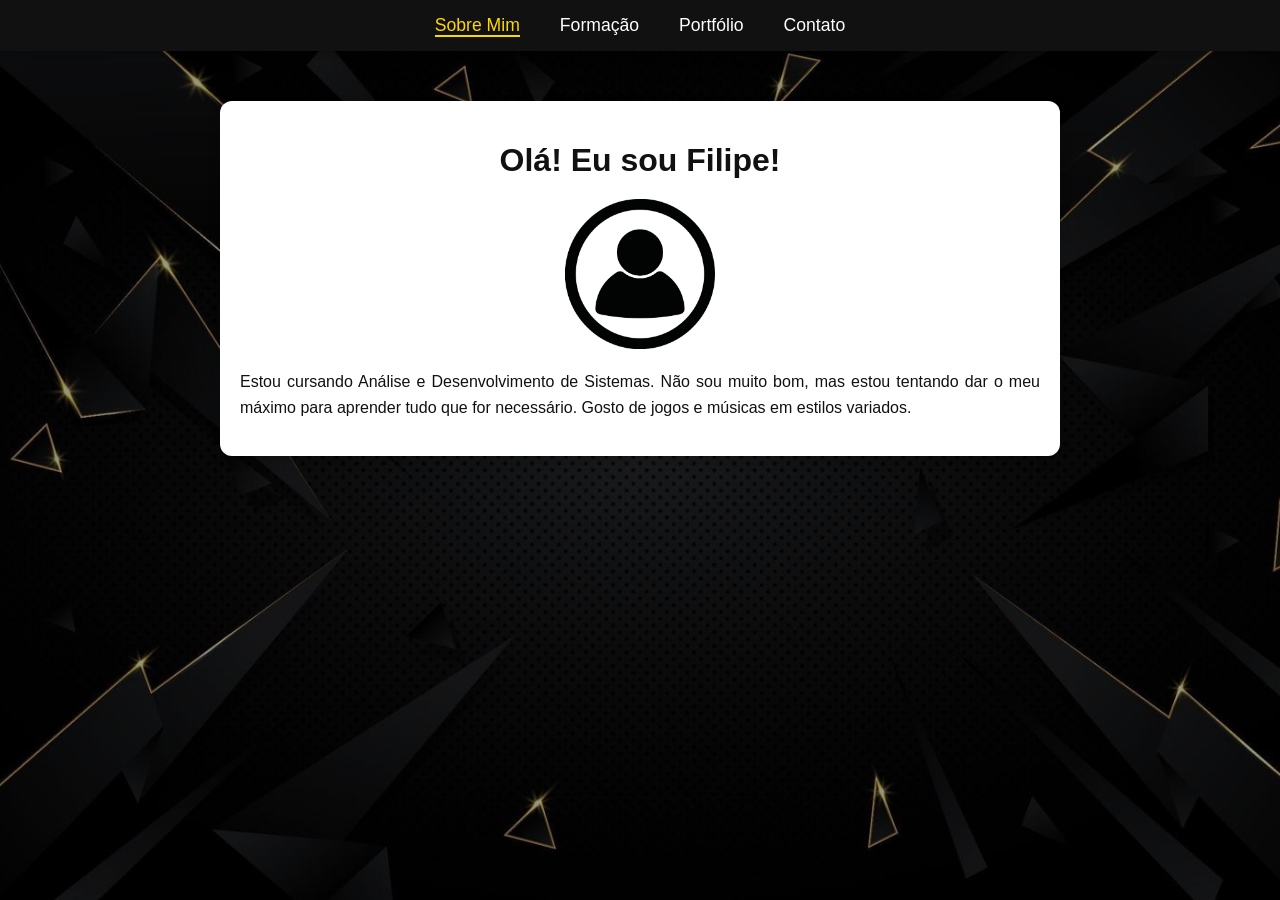
==== index.html @ d35da754 "Add files via upload" ====
<!DOCTYPE html>
<html lang="pt-br">
<head>
    <meta charset="UTF-8">
    <title>Sobre Mim</title>
    <!-- Importa o arquivo de estilo externo -->
    <link rel="stylesheet" href="estilo.css">
</head>
<body>
    <!-- Cabeçalho com navegação principal -->
    <header>
        <nav>
            <ul>
                <!-- Link com destaque para a página atual (Sobre Mim) -->
                <li><a href="index.html" class="ativo">Sobre Mim</a></li>
                <li><a href="formacao.html">Formação</a></li>
                <li><a href="portfolio.html">Portfólio</a></li>
                <li><a href="contato.html">Contato</a></li>
            </ul>
        </nav>
    </header>

    <!-- Conteúdo principal da página -->
    <main>
        <!-- Título centralizado -->
        <h1>Olá! Eu sou Filipe!</h1>  <!--Imagem para portfolio--><img src="imagens/sobremim.jpg" alt="Ícone animado de portfolio"
       style="display:block; margin:0 auto 20px; max-width:150px;">

        <!-- Parágrafo justificado com informações pessoais -->
        <p>Estou cursando Análise e Desenvolvimento de Sistemas. Não sou muito bom, mas estou tentando dar o meu máximo para aprender tudo que for necessário. Gosto de jogos e músicas em estilos variados.</p>
    </main>
</body>
</html>
---- estilo.css ----
body {
  font-family: Arial, sans-serif;
  margin: 0;
  padding: 0;
  background: linear-gradient(rgba(0,0,0,0.4), rgba(0,0,0,0.4)),
              url('imagens/fundo.jpg') no-repeat center center fixed;
  background-size: cover;
  color: #111; /* Cor escura para melhor legibilidade no main */
}

/* Estilo do cabeçalho e menu de navegação */
header {
  /* Quase preto */
  background-color: #111;
  padding: 15px 0;
  box-shadow: 0 2px 8px rgba(0,0,0,0.3);
}

/* Lista de navegação */
nav ul {
  display: flex;
  justify-content: center;
  list-style: none;
  padding: 0;
  margin: 0;
}

/* Itens da navegação */
nav ul li {
  margin: 0 20px;
}

/* Links da navegação */
nav ul li a {
  color: #ffffff;
  text-decoration: none;
  font-size: 1.1em;
  transition: color 0.3s ease;
}

/* Efeito hover nos links */
nav ul li a:hover {
  color: #ffd700;
}

/* Estilo do link ativo para destacar a página atual */
nav ul li a.ativo {
  color: #ffd700;
  border-bottom: 2px solid #ffd700;
}

/* Conteúdo principal da página */
main {
  max-width: 800px;
  margin: 50px auto;
  padding: 20px;
  /* Bloco com fundo branco e leve transparência */
  background-color:#ffffff;
  border-radius: 12px;
  box-shadow: 0 4px 12px rgba(0,0,0,0.2);
}

/* Estilo para título principal */
main h1 {
  text-align: center; /* Centraliza o título */
  font-size: 2em;
  margin-bottom: 20px;
}

/* Estilo para parágrafos de conteúdo */
main p {
  text-align: justify; /* Alinha o texto dos parágrafos dos dois lados */
  line-height: 1.6;
  margin-bottom: 15px;
}

/* Estilo para o formulário */
form {
  display: flex;
  flex-direction: column;
  gap: 10px; /* reduz o espaçamento entre os elementos */
  max-width: 500px;
  margin: 0 auto;
}

/* Rótulos do formulário */
form label {
  font-size: 1.1em;
  font-weight: bold;
  margin-bottom: 4px;
}

/* Estilo para os campos de texto e textarea */
input[type="text"],
input[type="email"],
textarea {
  width: 100%;
  padding: 12px;
  font-size: 1em;
  border: 1px solid #aaa;
  border-radius: 8px;
  transition: border-color 0.3s ease;
}

/* Altura maior para o campo de mensagem */
textarea {
  min-height: 120px;
  resize: vertical;
}

/* Efeito ao focar nos campos */
input[type="text"]:focus,
input[type="email"]:focus,
textarea:focus {
  border-color: #555;
  outline: none;
}

/* Estilo para o botão de envio */
input[type="submit"] {
  background-color: #111;
  color: #fff;
  border: none;
  padding: 12px;
  font-size: 1.1em;
  font-weight: bold;
  border-radius: 8px;
  cursor: pointer;
  transition: background-color 0.3s ease;
}

/* Efeito hover no botão */
input[type="submit"]:hover {
  background-color: #333;
}
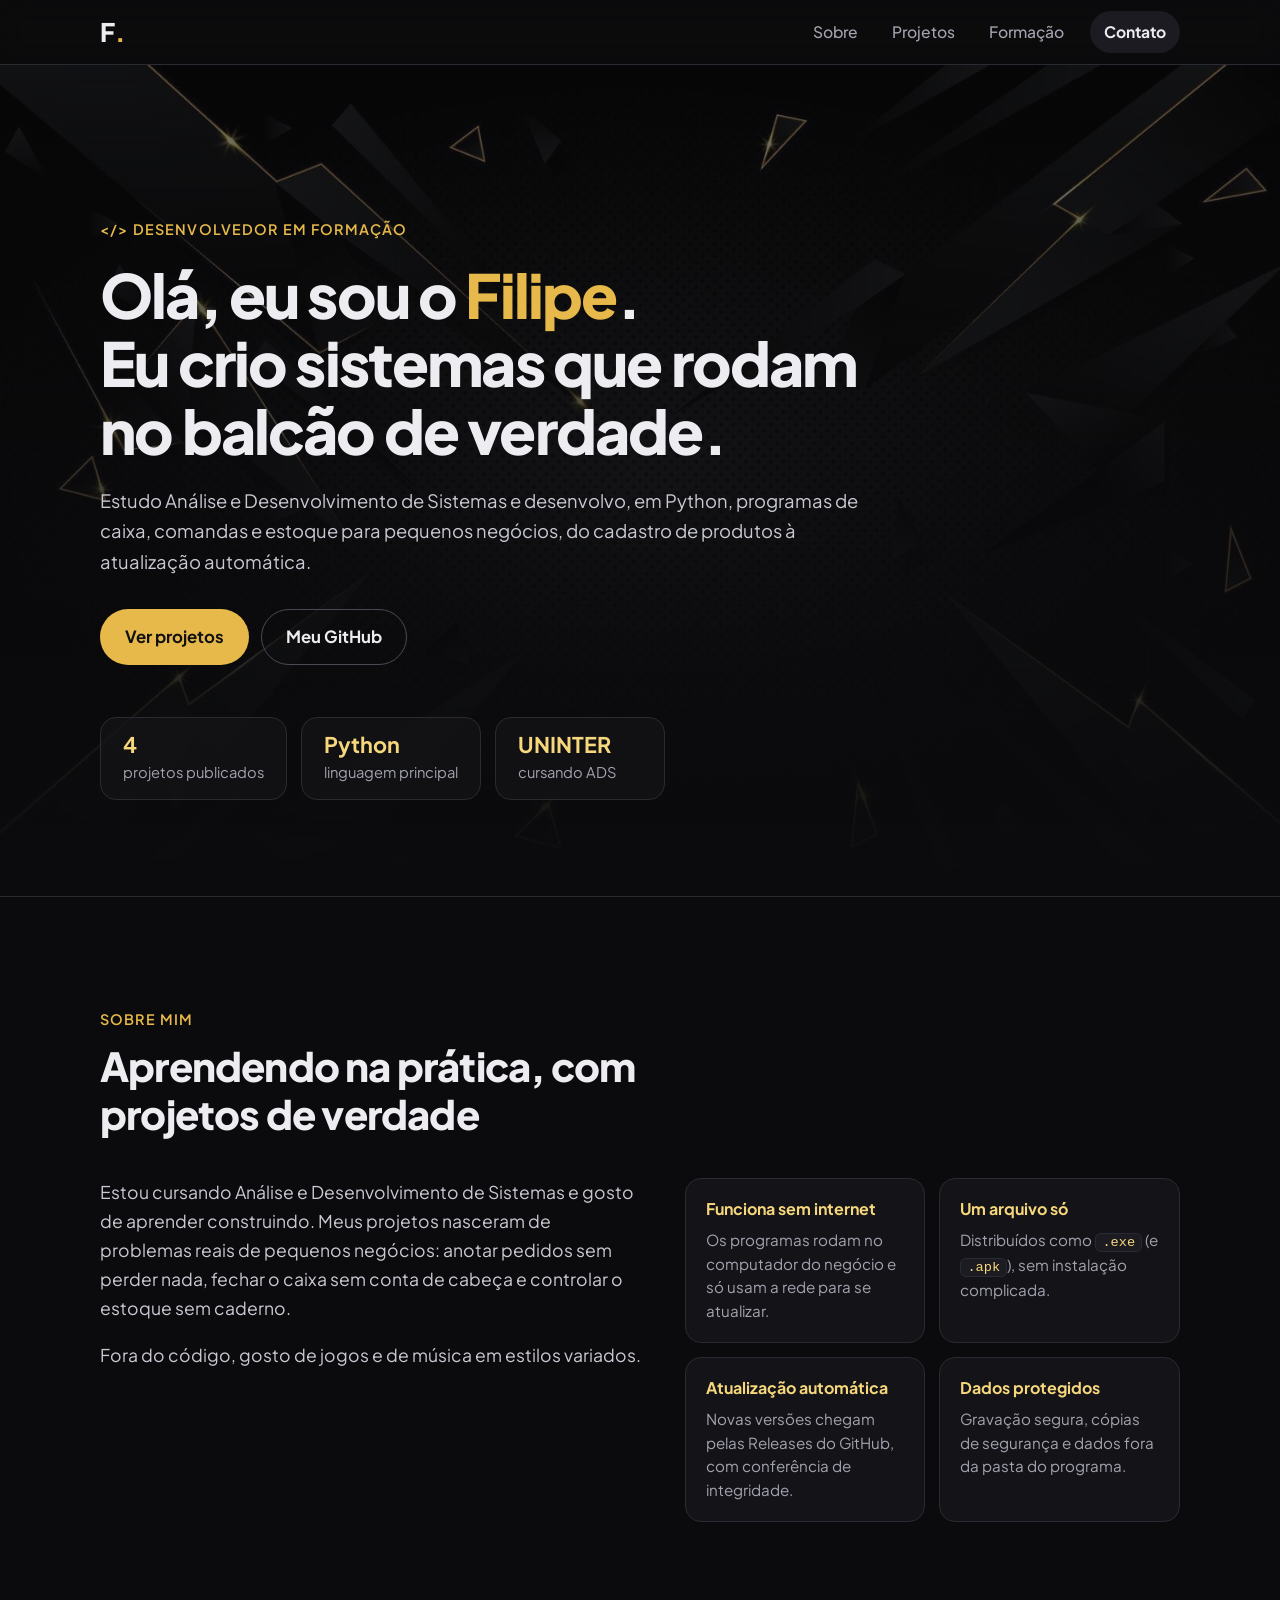
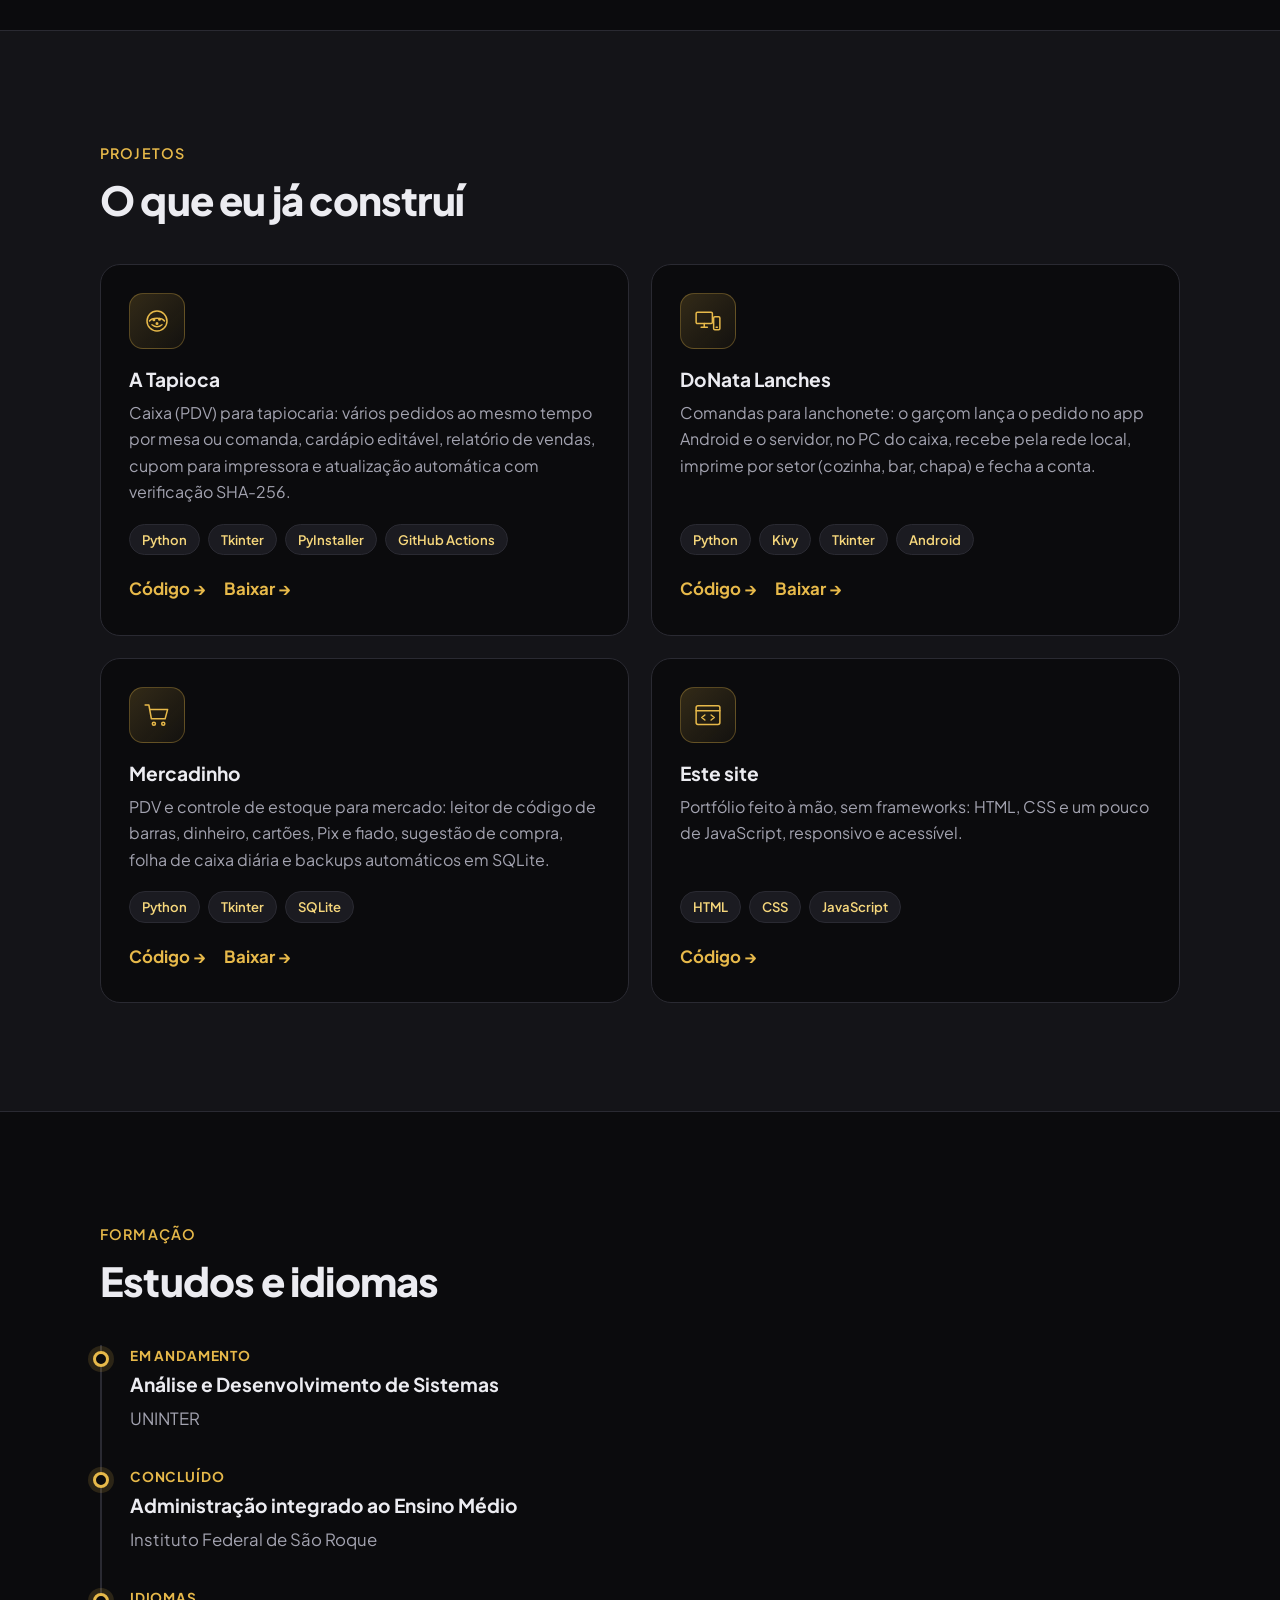
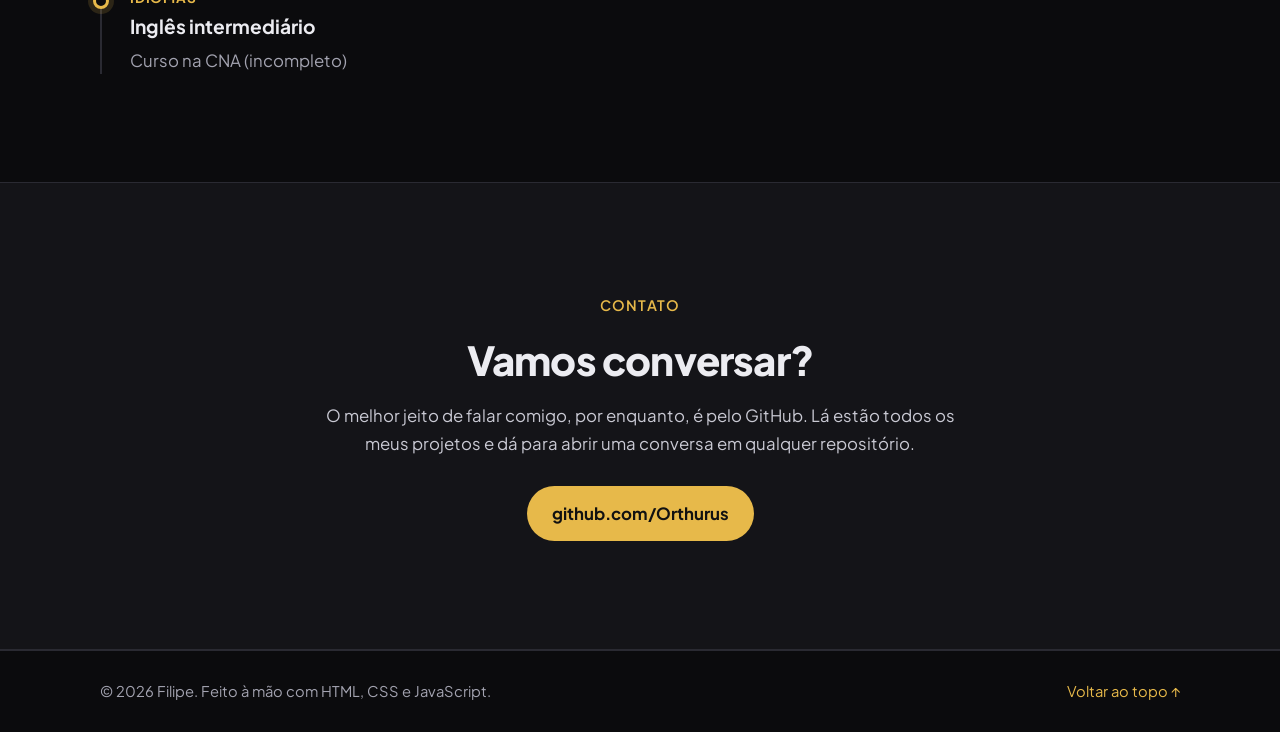
==== commit 868bf83e: "Novo visual do portfólio: página única, projetos e responsivo" ====
--- a/index.html
+++ b/index.html
@@ -1,33 +1,186 @@
-<!DOCTYPE html>
-<html lang="pt-br">
-<head>
-    <meta charset="UTF-8">
-    <title>Sobre Mim</title>
-    <!-- Importa o arquivo de estilo externo -->
-    <link rel="stylesheet" href="estilo.css">
-</head>
-<body>
-    <!-- Cabeçalho com navegação principal -->
-    <header>
-        <nav>
-            <ul>
-                <!-- Link com destaque para a página atual (Sobre Mim) -->
-                <li><a href="index.html" class="ativo">Sobre Mim</a></li>
-                <li><a href="formacao.html">Formação</a></li>
-                <li><a href="portfolio.html">Portfólio</a></li>
-                <li><a href="contato.html">Contato</a></li>
-            </ul>
-        </nav>
-    </header>
-
-    <!-- Conteúdo principal da página -->
-    <main>
-        <!-- Título centralizado -->
-        <h1>Olá! Eu sou Filipe!</h1>  <!--Imagem para portfolio--><img src="imagens/sobremim.jpg" alt="Ícone animado de portfolio"
-       style="display:block; margin:0 auto 20px; max-width:150px;">
-
-        <!-- Parágrafo justificado com informações pessoais -->
-        <p>Estou cursando Análise e Desenvolvimento de Sistemas. Não sou muito bom, mas estou tentando dar o meu máximo para aprender tudo que for necessário. Gosto de jogos e músicas em estilos variados.</p>
-    </main>
-</body>
-</html>+<!DOCTYPE html>
+<html lang="pt-BR">
+<head>
+<meta charset="UTF-8">
+<meta name="viewport" content="width=device-width, initial-scale=1">
+<title>Filipe | Desenvolvedor Python</title>
+<meta name="description" content="Portfólio de Filipe, estudante de Análise e Desenvolvimento de Sistemas. Sistemas de caixa, comandas e estoque em Python para pequenos negócios.">
+<meta name="theme-color" content="#0b0b0d">
+<meta property="og:title" content="Filipe | Desenvolvedor Python">
+<meta property="og:description" content="Sistemas de caixa, comandas e estoque em Python para pequenos negócios.">
+<meta property="og:type" content="website">
+<link rel="icon" href="favicon.svg" type="image/svg+xml">
+<link rel="preconnect" href="https://fonts.googleapis.com">
+<link rel="preconnect" href="https://fonts.gstatic.com" crossorigin>
+<link rel="stylesheet" href="https://fonts.googleapis.com/css2?family=Plus+Jakarta+Sans:wght@400;500;600;700;800&display=swap">
+<link rel="stylesheet" href="estilo.css">
+</head>
+<body>
+<a class="pular" href="#conteudo">Pular para o conteúdo</a>
+
+<header class="topo" id="topo">
+  <div class="container topo__in">
+    <a class="marca" href="#inicio" aria-label="Filipe, início"><span class="marca__f">F</span><span class="marca__p">.</span></a>
+    <button class="menu-btn" type="button" aria-expanded="false" aria-controls="menu" aria-label="Abrir menu"><span></span><span></span><span></span></button>
+    <nav id="menu" class="menu" aria-label="Principal">
+      <a href="#sobre">Sobre</a>
+      <a href="#projetos">Projetos</a>
+      <a href="#formacao">Formação</a>
+      <a href="#contato" class="menu__cta">Contato</a>
+    </nav>
+  </div>
+</header>
+
+<main id="conteudo">
+
+<section class="hero" id="inicio">
+  <div class="container hero__in">
+    <p class="etiqueta">&lt;/&gt; desenvolvedor em formação</p>
+    <h1>Olá, eu sou o <span class="ouro">Filipe</span>.<br>Eu crio sistemas que rodam no balcão de verdade.</h1>
+    <p class="hero__txt">Estudo Análise e Desenvolvimento de Sistemas e desenvolvo, em Python, programas de caixa, comandas e estoque para pequenos negócios, do cadastro de produtos à atualização automática.</p>
+    <div class="hero__acoes">
+      <a class="btn btn--ouro" href="#projetos">Ver projetos</a>
+      <a class="btn btn--vazio" href="https://github.com/Orthurus" target="_blank" rel="noopener">Meu GitHub</a>
+    </div>
+    <ul class="numeros" aria-label="Resumo">
+      <li><strong>4</strong><span>projetos publicados</span></li>
+      <li><strong>Python</strong><span>linguagem principal</span></li>
+      <li><strong>UNINTER</strong><span>cursando ADS</span></li>
+    </ul>
+  </div>
+</section>
+
+<section class="secao" id="sobre">
+  <div class="container">
+    <header class="secao__cab reveal">
+      <p class="etiqueta">Sobre mim</p>
+      <h2>Aprendendo na prática, com projetos de verdade</h2>
+    </header>
+    <div class="sobre reveal">
+      <div class="sobre__txt">
+        <p>Estou cursando Análise e Desenvolvimento de Sistemas e gosto de aprender construindo. Meus projetos nasceram de problemas reais de pequenos negócios: anotar pedidos sem perder nada, fechar o caixa sem conta de cabeça e controlar o estoque sem caderno.</p>
+        <p>Fora do código, gosto de jogos e de música em estilos variados.</p>
+      </div>
+      <ul class="cartoes">
+        <li><h3>Funciona sem internet</h3><p>Os programas rodam no computador do negócio e só usam a rede para se atualizar.</p></li>
+        <li><h3>Um arquivo só</h3><p>Distribuídos como <code>.exe</code> (e <code>.apk</code>), sem instalação complicada.</p></li>
+        <li><h3>Atualização automática</h3><p>Novas versões chegam pelas Releases do GitHub, com conferência de integridade.</p></li>
+        <li><h3>Dados protegidos</h3><p>Gravação segura, cópias de segurança e dados fora da pasta do programa.</p></li>
+      </ul>
+    </div>
+  </div>
+</section>
+
+<section class="secao secao--alt" id="projetos">
+  <div class="container">
+    <header class="secao__cab reveal">
+      <p class="etiqueta">Projetos</p>
+      <h2>O que eu já construí</h2>
+    </header>
+    <div class="grade">
+
+      <article class="projeto reveal">
+        <div class="projeto__icone" aria-hidden="true">
+          <svg viewBox="0 0 48 48" fill="none" stroke="currentColor" stroke-width="2.4" stroke-linecap="round" stroke-linejoin="round"><circle cx="24" cy="24" r="16"/><path d="M12 24c4-6 20-6 24 0"/><path d="M16 30c5 4 11 4 16 0"/><circle cx="19" cy="22" r="1.2"/><circle cx="28" cy="21" r="1.2"/><circle cx="24" cy="28" r="1.2"/></svg>
+        </div>
+        <h3>A Tapioca</h3>
+        <p>Caixa (PDV) para tapiocaria: vários pedidos ao mesmo tempo por mesa ou comanda, cardápio editável, relatório de vendas, cupom para impressora e atualização automática com verificação SHA-256.</p>
+        <ul class="tags"><li>Python</li><li>Tkinter</li><li>PyInstaller</li><li>GitHub Actions</li></ul>
+        <div class="projeto__links">
+          <a href="https://github.com/Orthurus/a-tapioca" target="_blank" rel="noopener">Código</a>
+          <a href="https://github.com/Orthurus/a-tapioca/releases/latest" target="_blank" rel="noopener">Baixar</a>
+        </div>
+      </article>
+
+      <article class="projeto reveal">
+        <div class="projeto__icone" aria-hidden="true">
+          <svg viewBox="0 0 48 48" fill="none" stroke="currentColor" stroke-width="2.4" stroke-linecap="round" stroke-linejoin="round"><rect x="5" y="10" width="26" height="18" rx="2"/><path d="M13 34h10M18 28v6"/><rect x="33" y="17" width="10" height="21" rx="2"/><path d="M37 34h2"/></svg>
+        </div>
+        <h3>DoNata Lanches</h3>
+        <p>Comandas para lanchonete: o garçom lança o pedido no app Android e o servidor, no PC do caixa, recebe pela rede local, imprime por setor (cozinha, bar, chapa) e fecha a conta.</p>
+        <ul class="tags"><li>Python</li><li>Kivy</li><li>Tkinter</li><li>Android</li></ul>
+        <div class="projeto__links">
+          <a href="https://github.com/Orthurus/donata-lanches" target="_blank" rel="noopener">Código</a>
+          <a href="https://github.com/Orthurus/donata-lanches/releases/latest" target="_blank" rel="noopener">Baixar</a>
+        </div>
+      </article>
+
+      <article class="projeto reveal">
+        <div class="projeto__icone" aria-hidden="true">
+          <svg viewBox="0 0 48 48" fill="none" stroke="currentColor" stroke-width="2.4" stroke-linecap="round" stroke-linejoin="round"><path d="M5 8h6l4 22h22l4-15H13"/><circle cx="19" cy="38" r="2.5"/><circle cx="34" cy="38" r="2.5"/></svg>
+        </div>
+        <h3>Mercadinho</h3>
+        <p>PDV e controle de estoque para mercado: leitor de código de barras, dinheiro, cartões, Pix e fiado, sugestão de compra, folha de caixa diária e backups automáticos em SQLite.</p>
+        <ul class="tags"><li>Python</li><li>Tkinter</li><li>SQLite</li></ul>
+        <div class="projeto__links">
+          <a href="https://github.com/Orthurus/Mercadinho" target="_blank" rel="noopener">Código</a>
+          <a href="https://github.com/Orthurus/Mercadinho/releases/latest" target="_blank" rel="noopener">Baixar</a>
+        </div>
+      </article>
+
+      <article class="projeto reveal">
+        <div class="projeto__icone" aria-hidden="true">
+          <svg viewBox="0 0 48 48" fill="none" stroke="currentColor" stroke-width="2.4" stroke-linecap="round" stroke-linejoin="round"><rect x="5" y="9" width="38" height="30" rx="3"/><path d="M5 17h38"/><path d="M19 24l-5 4 5 4M29 24l5 4-5 4"/></svg>
+        </div>
+        <h3>Este site</h3>
+        <p>Portfólio feito à mão, sem frameworks: HTML, CSS e um pouco de JavaScript, responsivo e acessível.</p>
+        <ul class="tags"><li>HTML</li><li>CSS</li><li>JavaScript</li></ul>
+        <div class="projeto__links">
+          <a href="https://github.com/Orthurus/meu-portfolio" target="_blank" rel="noopener">Código</a>
+        </div>
+      </article>
+
+    </div>
+  </div>
+</section>
+
+<section class="secao" id="formacao">
+  <div class="container">
+    <header class="secao__cab reveal">
+      <p class="etiqueta">Formação</p>
+      <h2>Estudos e idiomas</h2>
+    </header>
+    <ol class="linha">
+      <li class="reveal">
+        <span class="linha__marca" aria-hidden="true"></span>
+        <p class="linha__quando">Em andamento</p>
+        <h3>Análise e Desenvolvimento de Sistemas</h3>
+        <p>UNINTER</p>
+      </li>
+      <li class="reveal">
+        <span class="linha__marca" aria-hidden="true"></span>
+        <p class="linha__quando">Concluído</p>
+        <h3>Administração integrado ao Ensino Médio</h3>
+        <p>Instituto Federal de São Roque</p>
+      </li>
+      <li class="reveal">
+        <span class="linha__marca" aria-hidden="true"></span>
+        <p class="linha__quando">Idiomas</p>
+        <h3>Inglês intermediário</h3>
+        <p>Curso na CNA (incompleto)</p>
+      </li>
+    </ol>
+  </div>
+</section>
+
+<section class="secao secao--alt" id="contato">
+  <div class="container contato reveal">
+    <p class="etiqueta">Contato</p>
+    <h2>Vamos conversar?</h2>
+    <p>O melhor jeito de falar comigo, por enquanto, é pelo GitHub. Lá estão todos os meus projetos e dá para abrir uma conversa em qualquer repositório.</p>
+    <a class="btn btn--ouro" href="https://github.com/Orthurus" target="_blank" rel="noopener">github.com/Orthurus</a>
+  </div>
+</section>
+
+</main>
+
+<footer class="rodape">
+  <div class="container rodape__in">
+    <p>© <span id="ano">2026</span> Filipe. Feito à mão com HTML, CSS e JavaScript.</p>
+    <a href="#inicio">Voltar ao topo ↑</a>
+  </div>
+</footer>
+
+<script src="script.js"></script>
+</body>
+</html>
--- a/estilo.css
+++ b/estilo.css
@@ -1,135 +1,201 @@
-body {
-  font-family: Arial, sans-serif;
-  margin: 0;
-  padding: 0;
-  background: linear-gradient(rgba(0,0,0,0.4), rgba(0,0,0,0.4)),
-              url('imagens/fundo.jpg') no-repeat center center fixed;
-  background-size: cover;
-  color: #111; /* Cor escura para melhor legibilidade no main */
-}
-
-/* Estilo do cabeçalho e menu de navegação */
-header {
-  /* Quase preto */
-  background-color: #111;
-  padding: 15px 0;
-  box-shadow: 0 2px 8px rgba(0,0,0,0.3);
-}
-
-/* Lista de navegação */
-nav ul {
-  display: flex;
-  justify-content: center;
-  list-style: none;
-  padding: 0;
-  margin: 0;
-}
-
-/* Itens da navegação */
-nav ul li {
-  margin: 0 20px;
-}
-
-/* Links da navegação */
-nav ul li a {
-  color: #ffffff;
-  text-decoration: none;
-  font-size: 1.1em;
-  transition: color 0.3s ease;
-}
-
-/* Efeito hover nos links */
-nav ul li a:hover {
-  color: #ffd700;
-}
-
-/* Estilo do link ativo para destacar a página atual */
-nav ul li a.ativo {
-  color: #ffd700;
-  border-bottom: 2px solid #ffd700;
-}
-
-/* Conteúdo principal da página */
-main {
-  max-width: 800px;
-  margin: 50px auto;
-  padding: 20px;
-  /* Bloco com fundo branco e leve transparência */
-  background-color:#ffffff;
-  border-radius: 12px;
-  box-shadow: 0 4px 12px rgba(0,0,0,0.2);
-}
-
-/* Estilo para título principal */
-main h1 {
-  text-align: center; /* Centraliza o título */
-  font-size: 2em;
-  margin-bottom: 20px;
-}
-
-/* Estilo para parágrafos de conteúdo */
-main p {
-  text-align: justify; /* Alinha o texto dos parágrafos dos dois lados */
-  line-height: 1.6;
-  margin-bottom: 15px;
-}
-
-/* Estilo para o formulário */
-form {
-  display: flex;
-  flex-direction: column;
-  gap: 10px; /* reduz o espaçamento entre os elementos */
-  max-width: 500px;
-  margin: 0 auto;
-}
-
-/* Rótulos do formulário */
-form label {
-  font-size: 1.1em;
-  font-weight: bold;
-  margin-bottom: 4px;
-}
-
-/* Estilo para os campos de texto e textarea */
-input[type="text"],
-input[type="email"],
-textarea {
-  width: 100%;
-  padding: 12px;
-  font-size: 1em;
-  border: 1px solid #aaa;
-  border-radius: 8px;
-  transition: border-color 0.3s ease;
-}
-
-/* Altura maior para o campo de mensagem */
-textarea {
-  min-height: 120px;
-  resize: vertical;
-}
-
-/* Efeito ao focar nos campos */
-input[type="text"]:focus,
-input[type="email"]:focus,
-textarea:focus {
-  border-color: #555;
-  outline: none;
-}
-
-/* Estilo para o botão de envio */
-input[type="submit"] {
-  background-color: #111;
-  color: #fff;
-  border: none;
-  padding: 12px;
-  font-size: 1.1em;
-  font-weight: bold;
-  border-radius: 8px;
-  cursor: pointer;
-  transition: background-color 0.3s ease;
-}
-
-/* Efeito hover no botão */
-input[type="submit"]:hover {
-  background-color: #333;
-}
+/* Portfólio do Filipe: tema escuro com detalhes dourados */
+:root {
+  --bg: #0b0b0d;
+  --superficie: #141418;
+  --superficie-2: #1b1b21;
+  --linha: #2a2a32;
+  --texto: #ececf1;
+  --suave: #a3a3b0;
+  --ouro: #e7b94a;
+  --ouro-claro: #f6d77c;
+  --raio: 16px;
+  --fonte: "Plus Jakarta Sans", system-ui, -apple-system, "Segoe UI", Roboto, Arial, sans-serif;
+}
+
+*, *::before, *::after { box-sizing: border-box; }
+html { scroll-behavior: smooth; scroll-padding-top: 76px; }
+body {
+  margin: 0;
+  background: var(--bg);
+  color: var(--texto);
+  font-family: var(--fonte);
+  font-size: 1.05rem;
+  line-height: 1.65;
+  -webkit-font-smoothing: antialiased;
+}
+img, svg { max-width: 100%; display: block; }
+a { color: inherit; }
+code {
+  background: var(--superficie-2);
+  border: 1px solid var(--linha);
+  border-radius: 6px;
+  padding: 1px 6px;
+  font-size: .9em;
+  color: var(--ouro-claro);
+}
+:focus-visible { outline: 3px solid var(--ouro); outline-offset: 3px; border-radius: 6px; }
+
+.container { width: min(1080px, 100% - 40px); margin-inline: auto; }
+.ouro { color: var(--ouro); }
+
+.pular {
+  position: absolute; left: 16px; top: -60px; z-index: 100;
+  background: var(--ouro); color: #111; padding: 10px 16px; border-radius: 8px; font-weight: 700; text-decoration: none;
+  transition: top .2s;
+}
+.pular:focus { top: 12px; }
+
+/* Topo */
+.topo {
+  position: sticky; top: 0; z-index: 50;
+  background: rgba(11, 11, 13, .82);
+  backdrop-filter: blur(12px);
+  -webkit-backdrop-filter: blur(12px);
+  border-bottom: 1px solid var(--linha);
+}
+.topo__in { display: flex; align-items: center; justify-content: space-between; min-height: 64px; }
+.marca { text-decoration: none; font-weight: 800; font-size: 1.6rem; letter-spacing: -.02em; }
+.marca__p { color: var(--ouro); }
+.menu { display: flex; align-items: center; gap: 6px; }
+.menu a {
+  text-decoration: none; color: var(--suave); font-weight: 500; font-size: .98rem;
+  padding: 8px 14px; border-radius: 999px; transition: color .2s, background .2s;
+}
+.menu a:hover, .menu a.ativo { color: var(--texto); background: var(--superficie-2); }
+.menu .menu__cta { color: #111; background: var(--ouro); font-weight: 700; margin-left: 6px; }
+.menu .menu__cta:hover { background: var(--ouro-claro); color: #111; }
+.menu-btn { display: none; background: none; border: 1px solid var(--linha); border-radius: 10px; width: 44px; height: 44px; cursor: pointer; padding: 0; }
+.menu-btn span { display: block; width: 20px; height: 2px; background: var(--texto); margin: 4px auto; border-radius: 2px; transition: transform .2s, opacity .2s; }
+.menu-btn[aria-expanded="true"] span:nth-child(1) { transform: translateY(6px) rotate(45deg); }
+.menu-btn[aria-expanded="true"] span:nth-child(2) { opacity: 0; }
+.menu-btn[aria-expanded="true"] span:nth-child(3) { transform: translateY(-6px) rotate(-45deg); }
+
+/* Hero */
+.hero {
+  position: relative;
+  padding: clamp(72px, 14vw, 150px) 0 clamp(56px, 9vw, 96px);
+  background:
+    linear-gradient(180deg, rgba(11,11,13,.55) 0%, rgba(11,11,13,.9) 80%, var(--bg) 100%),
+    url("imagens/fundo.jpg") center / cover no-repeat;
+  border-bottom: 1px solid var(--linha);
+}
+.etiqueta {
+  display: inline-block; margin: 0 0 18px;
+  color: var(--ouro); font-weight: 600; font-size: .9rem; letter-spacing: .08em; text-transform: uppercase;
+}
+.hero h1 {
+  margin: 0 0 22px;
+  font-size: clamp(2.1rem, 5.6vw, 3.8rem);
+  line-height: 1.12; letter-spacing: -.03em; font-weight: 800; max-width: 18ch;
+}
+.hero__txt { max-width: 60ch; color: #c9c9d3; font-size: 1.15rem; margin: 0 0 32px; }
+.hero__acoes { display: flex; flex-wrap: wrap; gap: 12px; margin-bottom: 52px; }
+.btn {
+  display: inline-block; text-decoration: none; font-weight: 700; padding: 13px 24px; border-radius: 999px;
+  border: 1px solid transparent; transition: transform .15s, background .2s, border-color .2s, color .2s;
+}
+.btn:hover { transform: translateY(-2px); }
+.btn--ouro { background: var(--ouro); color: #111; }
+.btn--ouro:hover { background: var(--ouro-claro); }
+.btn--vazio { border-color: #4a4a55; color: var(--texto); }
+.btn--vazio:hover { border-color: var(--ouro); color: var(--ouro-claro); }
+.numeros { list-style: none; margin: 0; padding: 0; display: flex; flex-wrap: wrap; gap: 14px; }
+.numeros li {
+  background: rgba(20,20,24,.7); border: 1px solid var(--linha); border-radius: var(--raio);
+  padding: 14px 22px; min-width: 170px;
+}
+.numeros strong { display: block; font-size: 1.35rem; color: var(--ouro-claro); line-height: 1.2; }
+.numeros span { color: var(--suave); font-size: .92rem; }
+
+/* Seções */
+.secao { padding: clamp(64px, 9vw, 108px) 0; }
+.secao--alt { background: var(--superficie); border-block: 1px solid var(--linha); }
+.secao__cab { margin-bottom: 40px; }
+.secao__cab .etiqueta { margin-bottom: 10px; }
+h2 { margin: 0; font-size: clamp(1.7rem, 3.6vw, 2.5rem); line-height: 1.2; letter-spacing: -.02em; font-weight: 800; max-width: 22ch; }
+h3 { margin: 0 0 8px; font-size: 1.2rem; line-height: 1.3; }
+
+/* Sobre */
+.sobre { display: grid; grid-template-columns: 1.1fr 1fr; gap: 40px; align-items: start; }
+.sobre__txt p { margin: 0 0 18px; color: #c9c9d3; font-size: 1.1rem; }
+.cartoes { list-style: none; margin: 0; padding: 0; display: grid; grid-template-columns: 1fr 1fr; gap: 14px; }
+.cartoes li { background: var(--superficie); border: 1px solid var(--linha); border-radius: var(--raio); padding: 20px; }
+.cartoes h3 { font-size: 1rem; color: var(--ouro-claro); }
+.cartoes p { margin: 0; color: var(--suave); font-size: .95rem; line-height: 1.55; }
+
+/* Projetos */
+.grade { display: grid; grid-template-columns: repeat(2, 1fr); gap: 22px; }
+.projeto {
+  display: flex; flex-direction: column;
+  background: var(--bg); border: 1px solid var(--linha); border-radius: 20px; padding: 28px;
+  transition: transform .2s, border-color .2s, box-shadow .2s;
+}
+.projeto:hover { transform: translateY(-4px); border-color: rgba(231,185,74,.55); box-shadow: 0 14px 40px rgba(0,0,0,.4); }
+.projeto__icone {
+  width: 56px; height: 56px; border-radius: 14px; margin-bottom: 18px;
+  display: grid; place-items: center; color: var(--ouro);
+  background: linear-gradient(135deg, rgba(231,185,74,.18), rgba(231,185,74,.04));
+  border: 1px solid rgba(231,185,74,.3);
+}
+.projeto__icone svg { width: 30px; height: 30px; }
+.projeto p { margin: 0 0 18px; color: var(--suave); font-size: 1rem; flex: 1; }
+.tags { list-style: none; margin: 0 0 20px; padding: 0; display: flex; flex-wrap: wrap; gap: 8px; }
+.tags li { font-size: .82rem; font-weight: 600; color: var(--ouro-claro); background: var(--superficie-2); border: 1px solid var(--linha); border-radius: 999px; padding: 4px 12px; }
+.projeto__links { display: flex; gap: 18px; }
+.projeto__links a { font-weight: 700; text-decoration: none; color: var(--ouro); border-bottom: 2px solid transparent; padding-bottom: 2px; }
+.projeto__links a:hover { border-bottom-color: var(--ouro); }
+.projeto__links a::after { content: " →"; }
+
+/* Formação */
+.linha { list-style: none; margin: 0; padding: 0 0 0 28px; border-left: 2px solid var(--linha); display: grid; gap: 34px; max-width: 640px; }
+.linha li { position: relative; }
+.linha__marca {
+  position: absolute; left: -37px; top: 6px; width: 16px; height: 16px; border-radius: 50%;
+  background: var(--bg); border: 3px solid var(--ouro); box-shadow: 0 0 0 5px rgba(231,185,74,.15);
+}
+.linha__quando { margin: 0 0 4px; color: var(--ouro); font-size: .85rem; font-weight: 700; letter-spacing: .06em; text-transform: uppercase; }
+.linha p:last-child { margin: 0; color: var(--suave); }
+
+/* Contato */
+.contato { text-align: center; max-width: 640px; }
+.contato h2 { margin-inline: auto; }
+.contato p:not(.etiqueta) { color: #c9c9d3; margin: 18px 0 28px; }
+
+/* Rodapé */
+.rodape { padding: 28px 0; border-top: 1px solid var(--linha); color: var(--suave); font-size: .92rem; }
+.rodape__in { display: flex; flex-wrap: wrap; gap: 12px; justify-content: space-between; }
+.rodape p { margin: 0; }
+.rodape a { text-decoration: none; color: var(--ouro); }
+.rodape a:hover { text-decoration: underline; }
+
+/* Aparecer ao rolar */
+.js .reveal { opacity: 0; transform: translateY(18px); transition: opacity .6s ease, transform .6s ease; }
+.js .reveal.visivel { opacity: 1; transform: none; }
+
+/* Telas menores */
+@media (max-width: 860px) {
+  .sobre { grid-template-columns: 1fr; }
+  .grade { grid-template-columns: 1fr; }
+}
+@media (max-width: 720px) {
+  .menu-btn { display: block; }
+  .menu {
+    display: none; position: absolute; left: 0; right: 0; top: 64px;
+    flex-direction: column; align-items: stretch; gap: 4px; padding: 14px 20px 20px;
+    background: rgba(11,11,13,.97); border-bottom: 1px solid var(--linha);
+  }
+  .menu.aberto { display: flex; }
+  .menu a { padding: 13px 14px; font-size: 1.05rem; }
+  .menu .menu__cta { margin: 6px 0 0; text-align: center; }
+  .cartoes { grid-template-columns: 1fr; }
+  .numeros { flex-wrap: nowrap; gap: 8px; }
+  .numeros li { flex: 1 1 0; min-width: 0; padding: 12px 12px; }
+  .numeros strong { font-size: 1.05rem; }
+  .numeros span { font-size: .8rem; line-height: 1.35; display: block; }
+}
+
+@media (prefers-reduced-motion: reduce) {
+  html { scroll-behavior: auto; }
+  *, *::before, *::after { transition: none !important; animation: none !important; }
+  .js .reveal { opacity: 1; transform: none; }
+}
